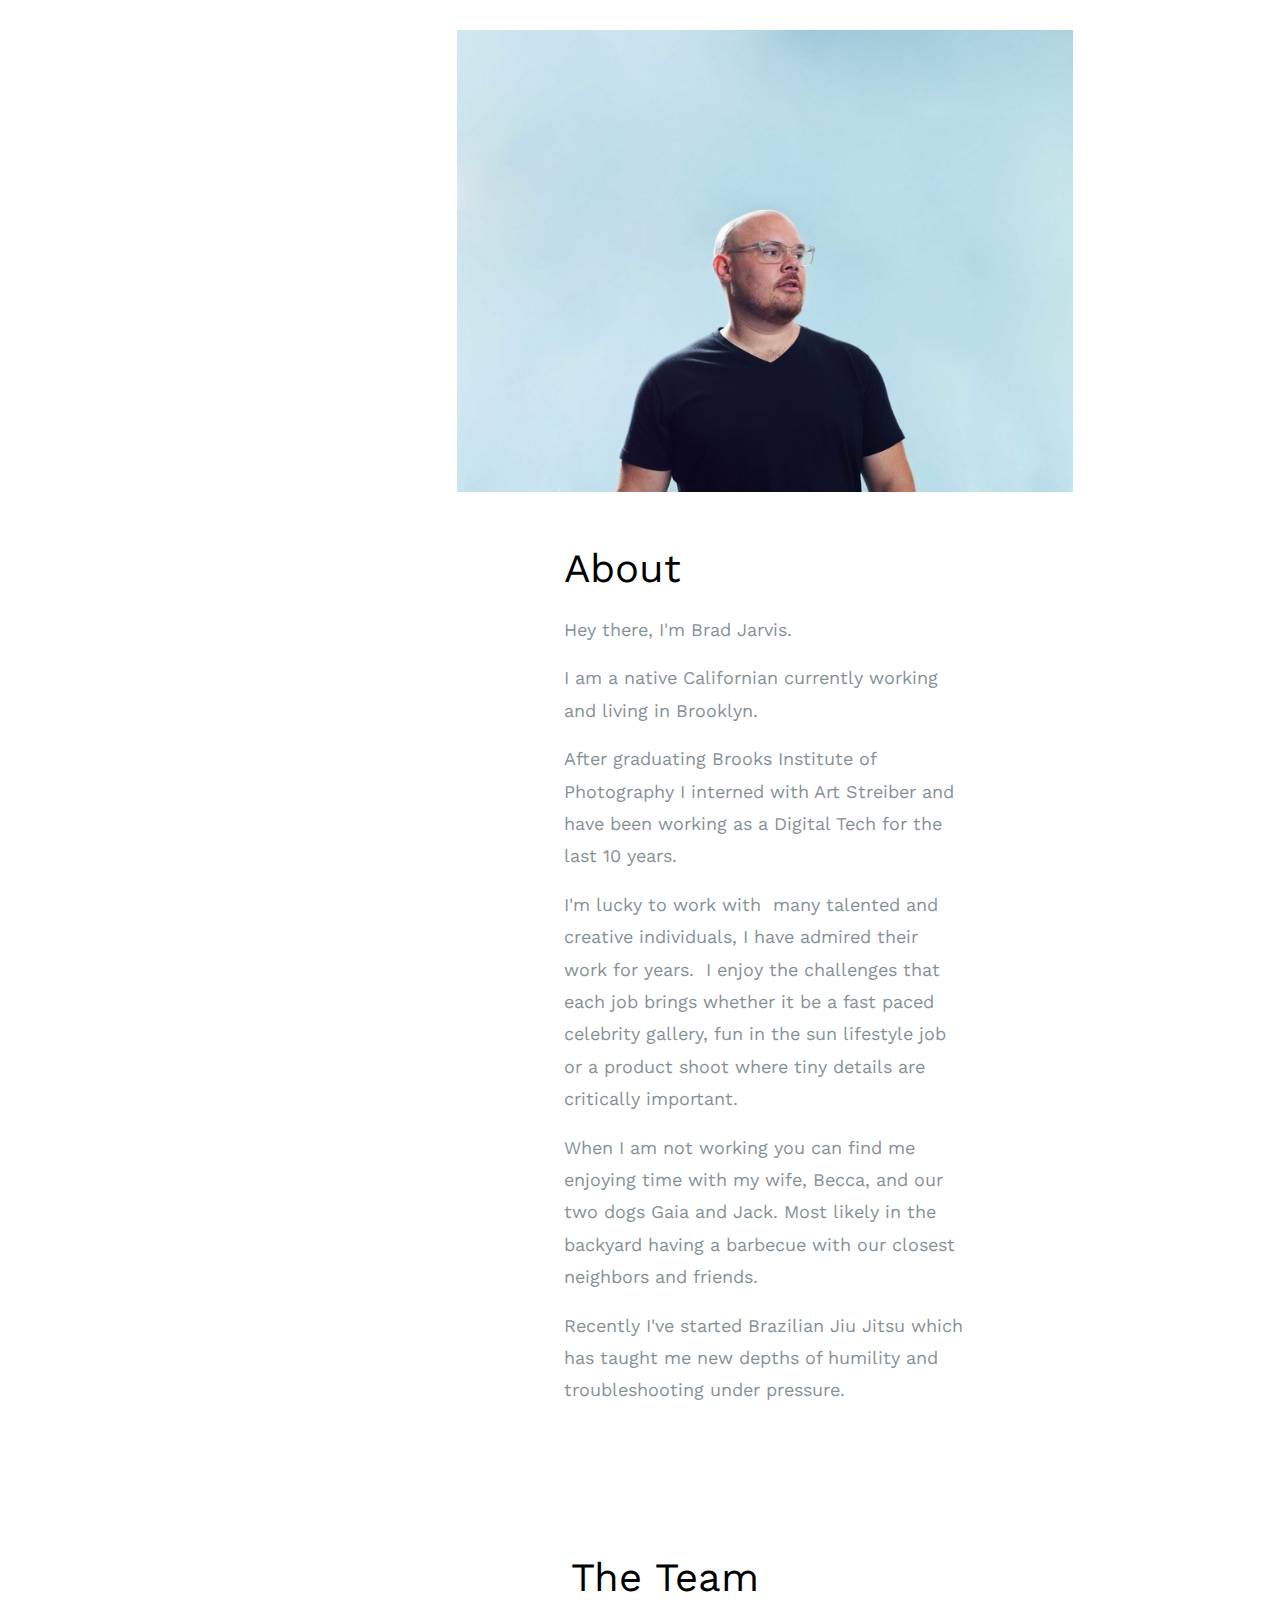
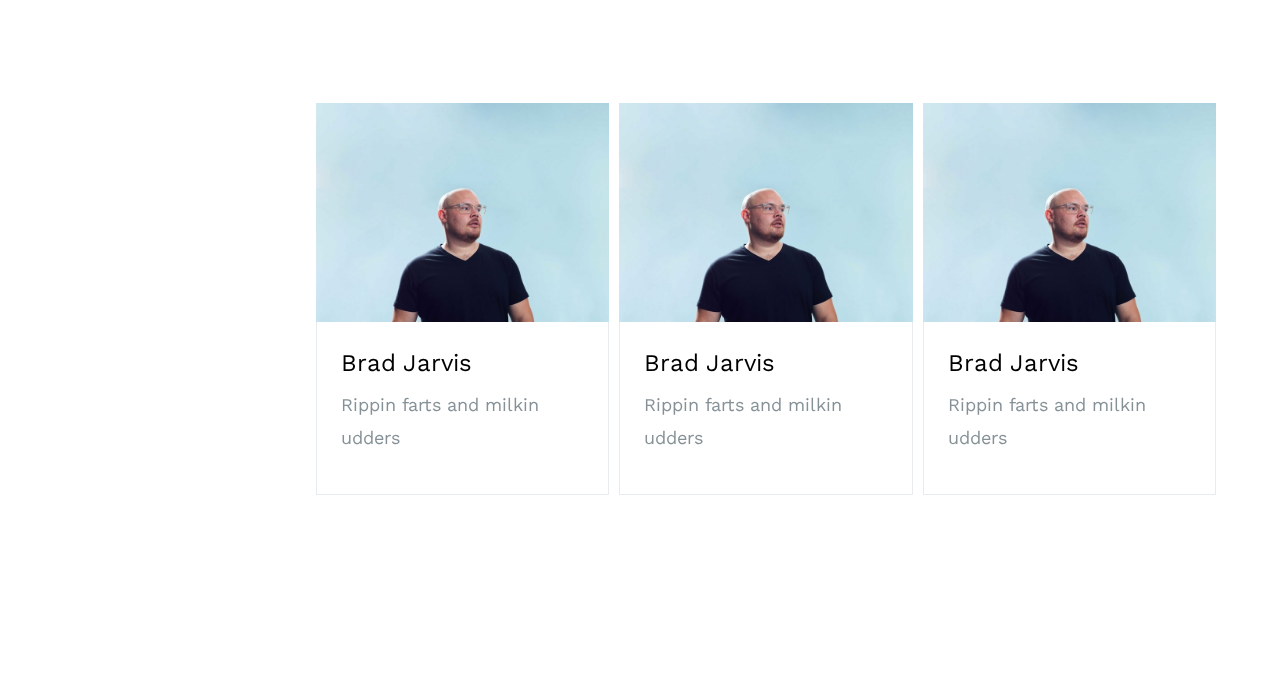
==== about.html @ 6ae030a3 "Add files via upload" ====
<!DOCTYPE html>
<html lang="en">
  <head>
    <title>jarvdigi</title>
	<link rel="shortcut icon" type="image/x-icon" href="/images/favicon.png"/>
    <meta charset="utf-8">
    <meta name="viewport" content="width=device-width, initial-scale=1, shrink-to-fit=no">
    <meta name="description" content="Free HTML5 Website Template by uicookies.com" />
    <meta name="keywords" content="free bootstrap 4, free bootstrap 4 template, free website templates, free html5, free template, free website template, html5, css3, mobile first, responsive" />
    <meta name="author" content="uicookies.com" />
    
    <link href="https://fonts.googleapis.com/css?family=Work+Sans" rel="stylesheet">

    <link rel="stylesheet" href="css/bootstrap.min.css">
    <link rel="stylesheet" href="css/open-iconic-bootstrap.min.css">
    
    <link rel="stylesheet" href="css/owl.carousel.min.css">
    <link rel="stylesheet" href="css/owl.theme.default.min.css">

    <link rel="stylesheet" href="css/icomoon.css">
    <link rel="stylesheet" href="css/animate.css">
    <link rel="stylesheet" href="css/style.css">

  </head>
  <body>
    
    <aside class="probootstrap-aside js-probootstrap-aside">
      <a href="#" class="probootstrap-close-menu js-probootstrap-close-menu d-md-none"><span class="oi oi-arrow-left"></span> Close</a>
      <div class="probootstrap-site-logo probootstrap-animate" data-animate-effect="fadeInLeft">
        
        <a href="index.html" class="mb-2 d-block probootstrap-logo">jarvdigi <sup><img src="images/cam.png" width="20" class="camera-icon"></sup></a>
        <p class="mb-0">jarvdigi photos</a></p>
      </div>
      <div class="probootstrap-overflow">
        <nav class="probootstrap-nav">
          <ul>
            <li class="probootstrap-animate" data-animate-effect="fadeInLeft"><a href="index.html">Home</a></li>
            <li class="probootstrap-animate active" data-animate-effect="fadeInLeft"><a href="about.html">About</a></li>
           
            
            <li class="probootstrap-animate" data-animate-effect="fadeInLeft"><a href="contact.html">Contact</a></li>
          </ul>
        </nav>
        <footer class="probootstrap-aside-footer probootstrap-animate" data-animate-effect="fadeInLeft">
          <ul class="list-unstyled d-flex probootstrap-aside-social">
            <li><a href="#" class="p-2"><span class="icon-twitter"></span></a></li>
            <li><a href="https://www.instagram.com/jarvisdigitalcapture/" class="p-2"><span class="icon-instagram"></span></a></li>
           
          </ul>
          
        </footer>
      </div>
    </aside>


    <main role="main" class="probootstrap-main js-probootstrap-main">
      <div class="probootstrap-bar">
        <a href="#" class="probootstrap-toggle js-probootstrap-toggle"><span class="oi oi-menu"></span></a>
        <div class="probootstrap-main-site-logo"><a href="index.html">jarvdigi <sup><img src="images/cam.png" width="20" class="camera-icon"></sup></a></a></div>
      </div>
      <div class="container-fluid">
        <div class="row justify-content-center">
          <div class="col-xl-8 col-lg-12">
            <p class="mb-5"><img src="images/img_bg_2.jpg" alt="Free Bootstrap 4 Template by uicookies.com" class="img-fluid"></p>

            <div class="row">
              <div class="col-xl-8 col-lg-12 mx-auto">
                <h1 class="mb-3">About</h1>
                <p>Hey there, I'm Brad Jarvis.&nbsp;</p><p>I am a native Californian currently working and living in Brooklyn.</p><p>After graduating Brooks Institute of Photography I interned with Art Streiber and have been working as a Digital Tech for the last 10 years.</p><p>I'm lucky to work with&nbsp; many talented and creative individuals,&nbsp;I have admired their work for years.&nbsp;&nbsp;I enjoy the challenges that each job brings whether it be a fast paced celebrity gallery, fun in the sun lifestyle job or a product shoot where tiny details are critically important.&nbsp;</p><p>When I am not working you can find me enjoying time with my wife, Becca, and our two dogs Gaia and Jack. Most likely in the backyard having a barbecue with our closest neighbors and friends.</p><p>Recently I've started Brazilian Jiu Jitsu which has taught me new depths of humility and troubleshooting under pressure.</p>  
              </div>
            </div>
            
          </div>
        </div>
        <!-- END row -->

        <section class="probootstrap-section">
          <div class="container-fluid">
            <div class="row mb-5 justify-content-center">
              <div class="col-md-8">
                <div class="row">
                  <div class="col-md-8 mx-auto">
                    <h2 class="h1 mb-5 mt-0">The Team</h2>    
                  </div>
                </div>
                
              </div>
            </div>
            <div class="row mb-5">
              <div class="col-md-12">
                <div class="owl-carousel probootstrap-owl">
                  <div class="item">
                    <img src="images/img_bg_2.jpg" class="img-fluid" alt="Brad Jarvis">
                    <div class="p-4 border border-top-0">
                      <h4>Brad Jarvis</h4>
                      <p>Rippin farts and milkin udders</p>
                    </div>
                  </div>
                  
                  </div>
                </div>
              </div>
            </div>
            

            
          </div>
        </section>
        <!-- END section -->

      </div>

      <div class="container-fluid d-md-none">
        <div class="row">
          <div class="col-md-12">
            <ul class="list-unstyled d-flex probootstrap-aside-social">
              <li><a href="#" class="p-2"><span class="icon-twitter"></span></a></li>
              <li><a href="https://www.instagram.com/jarvisdigitalcapture/" class="p-2"><span class="icon-instagram"></span></a></li>
              
            </ul>
            
          </div>
        </div>
      </div>

    </main>

    

    <script src="js/jquery-3.2.1.slim.min.js"></script>
    <script src="js/popper.min.js"></script>
    <script src="js/bootstrap.min.js"></script>
    <script src="js/owl.carousel.min.js"></script>
    <script src="js/jquery.waypoints.min.js"></script>
    <script src="js/imagesloaded.pkgd.min.js"></script>

    <script src="js/main.js"></script>
    
    
  </body>
</html>
---- css/icomoon.css ----
@font-face {
  font-family: 'icomoon';
  src:  url('../fonts/icomoon/icomoon.eot?lir4dr');
  src:  url('../fonts/icomoon/icomoon.eot?lir4dr#iefix') format('embedded-opentype'),
    url('../fonts/icomoon/icomoon.ttf?lir4dr') format('truetype'),
    url('../fonts/icomoon/icomoon.woff?lir4dr') format('woff'),
    url('../fonts/icomoon/icomoon.svg?lir4dr#icomoon') format('svg');
  font-weight: normal;
  font-style: normal;
}

[class^="icon-"], [class*=" icon-"] {
  /* use !important to prevent issues with browser extensions that change fonts */
  font-family: 'icomoon' !important;
  speak: none;
  font-style: normal;
  font-weight: normal;
  font-variant: normal;
  text-transform: none;
  line-height: 1;

  /* Better Font Rendering =========== */
  -webkit-font-smoothing: antialiased;
  -moz-osx-font-smoothing: grayscale;
}

.icon-add-to-list:before {
  content: "\e900";
}
.icon-arrow-bold-down:before {
  content: "\e901";
}
.icon-arrow-bold-left:before {
  content: "\e902";
}
.icon-arrow-bold-right:before {
  content: "\e903";
}
.icon-arrow-bold-up:before {
  content: "\e904";
}
.icon-arrow-down:before {
  content: "\e905";
}
.icon-arrow-left:before {
  content: "\e906";
}
.icon-arrow-long-down:before {
  content: "\e907";
}
.icon-arrow-long-left:before {
  content: "\e908";
}
.icon-arrow-long-right:before {
  content: "\e909";
}
.icon-arrow-long-up:before {
  content: "\e90a";
}
.icon-arrow-right:before {
  content: "\e90b";
}
.icon-arrow-up:before {
  content: "\e90c";
}
.icon-arrow-with-circle-down:before {
  content: "\e90d";
}
.icon-arrow-with-circle-left:before {
  content: "\e90e";
}
.icon-arrow-with-circle-right:before {
  content: "\e90f";
}
.icon-arrow-with-circle-up:before {
  content: "\e910";
}
.icon-bug:before {
  content: "\e911";
}
.icon-chevron-down:before {
  content: "\e912";
}
.icon-chevron-left:before {
  content: "\e913";
}
.icon-chevron-right:before {
  content: "\e914";
}
.icon-chevron-small-down:before {
  content: "\e915";
}
.icon-chevron-small-left:before {
  content: "\e916";
}
.icon-chevron-small-right:before {
  content: "\e917";
}
.icon-chevron-small-up:before {
  content: "\e918";
}
.icon-chevron-thin-down:before {
  content: "\e919";
}
.icon-chevron-thin-left:before {
  content: "\e91a";
}
.icon-chevron-thin-right:before {
  content: "\e91b";
}
.icon-chevron-thin-up:before {
  content: "\e91c";
}
.icon-chevron-up:before {
  content: "\e91d";
}
.icon-chevron-with-circle-down:before {
  content: "\e91e";
}
.icon-chevron-with-circle-left:before {
  content: "\e91f";
}
.icon-chevron-with-circle-right:before {
  content: "\e920";
}
.icon-chevron-with-circle-up:before {
  content: "\e921";
}
.icon-classic-computer:before {
  content: "\e922";
}
.icon-controller-fast-backward:before {
  content: "\e923";
}
.icon-creative-commons-attribution:before {
  content: "\e924";
}
.icon-creative-commons-noderivs:before {
  content: "\e925";
}
.icon-creative-commons-noncommercial-eu:before {
  content: "\e926";
}
.icon-creative-commons-noncommercial-us:before {
  content: "\e927";
}
.icon-creative-commons-public-domain:before {
  content: "\e928";
}
.icon-creative-commons-remix:before {
  content: "\e929";
}
.icon-creative-commons-share:before {
  content: "\e92a";
}
.icon-creative-commons-sharealike:before {
  content: "\e92b";
}
.icon-creative-commons:before {
  content: "\e92c";
}
.icon-crop:before {
  content: "\e92d";
}
.icon-document-landscape:before {
  content: "\e92e";
}
.icon-dot-single:before {
  content: "\e92f";
}
.icon-dots-three-horizontal:before {
  content: "\e930";
}
.icon-dots-three-vertical:before {
  content: "\e931";
}
.icon-dots-two-horizontal:before {
  content: "\e932";
}
.icon-dots-two-vertical:before {
  content: "\e933";
}
.icon-eye-with-line:before {
  content: "\e934";
}
.icon-fingerprint:before {
  content: "\e935";
}
.icon-flower:before {
  content: "\e936";
}
.icon-merge:before {
  content: "\e937";
}
.icon-mouse-pointer:before {
  content: "\e938";
}
.icon-newsletter:before {
  content: "\e939";
}
.icon-notifications-off:before {
  content: "\e93a";
}
.icon-remove-user:before {
  content: "\e93b";
}
.icon-select-arrows:before {
  content: "\e93c";
}
.icon-tablet-mobile-combo:before {
  content: "\e93d";
}
.icon-triangle-down:before {
  content: "\e93e";
}
.icon-triangle-left:before {
  content: "\e93f";
}
.icon-triangle-right:before {
  content: "\e940";
}
.icon-triangle-up:before {
  content: "\e941";
}
.icon-video-camera:before {
  content: "\e942";
}
.icon-warning:before {
  content: "\e943";
}
.icon-add-user:before {
  content: "\e944";
}
.icon-address:before {
  content: "\e945";
}
.icon-adjust:before {
  content: "\e946";
}
.icon-air:before {
  content: "\e947";
}
.icon-aircraft-landing:before {
  content: "\e948";
}
.icon-aircraft-take-off:before {
  content: "\e949";
}
.icon-aircraft:before {
  content: "\e94a";
}
.icon-align-bottom:before {
  content: "\e94b";
}
.icon-align-horizontal-middle:before {
  content: "\e94c";
}
.icon-align-left:before {
  content: "\e94d";
}
.icon-align-right:before {
  content: "\e94e";
}
.icon-align-top:before {
  content: "\e94f";
}
.icon-align-vertical-middle:before {
  content: "\e950";
}
.icon-archive:before {
  content: "\e951";
}
.icon-area-graph:before {
  content: "\e952";
}
.icon-attachment:before {
  content: "\e953";
}
.icon-awareness-ribbon:before {
  content: "\e954";
}
.icon-back-in-time:before {
  content: "\e955";
}
.icon-back:before {
  content: "\e956";
}
.icon-bar-graph:before {
  content: "\e957";
}
.icon-battery:before {
  content: "\e958";
}
.icon-beamed-note:before {
  content: "\e959";
}
.icon-bell:before {
  content: "\e95a";
}
.icon-blackboard:before {
  content: "\e95b";
}
.icon-block:before {
  content: "\e95c";
}
.icon-book:before {
  content: "\e95d";
}
.icon-bookmark:before {
  content: "\e95e";
}
.icon-bookmarks:before {
  content: "\e95f";
}
.icon-bowl:before {
  content: "\e960";
}
.icon-box:before {
  content: "\e961";
}
.icon-briefcase:before {
  content: "\e962";
}
.icon-browser:before {
  content: "\e963";
}
.icon-brush:before {
  content: "\e964";
}
.icon-bucket:before {
  content: "\e965";
}
.icon-cake:before {
  content: "\e966";
}
.icon-calculator:before {
  content: "\e967";
}
.icon-calendar:before {
  content: "\e968";
}
.icon-camera:before {
  content: "\e969";
}
.icon-ccw:before {
  content: "\e96a";
}
.icon-chat:before {
  content: "\e96b";
}
.icon-check:before {
  content: "\e96c";
}
.icon-circle-with-cross:before {
  content: "\e96d";
}
.icon-circle-with-minus:before {
  content: "\e96e";
}
.icon-circle-with-plus:before {
  content: "\e96f";
}
.icon-circle:before {
  content: "\e970";
}
.icon-circular-graph:before {
  content: "\e971";
}
.icon-clapperboard:before {
  content: "\e972";
}
.icon-clipboard:before {
  content: "\e973";
}
.icon-clock:before {
  content: "\e974";
}
.icon-cloud:before {
  content: "\e975";
}
.icon-code:before {
  content: "\e976";
}
.icon-cog:before {
  content: "\e977";
}
.icon-colours:before {
  content: "\e978";
}
.icon-compass:before {
  content: "\e979";
}
.icon-controller-fast-forward:before {
  content: "\e97a";
}
.icon-controller-jump-to-start:before {
  content: "\e97b";
}
.icon-controller-next:before {
  content: "\e97c";
}
.icon-controller-paus:before {
  content: "\e97d";
}
.icon-controller-play:before {
  content: "\e97e";
}
.icon-controller-record:before {
  content: "\e97f";
}
.icon-controller-stop:before {
  content: "\e980";
}
.icon-controller-volume:before {
  content: "\e981";
}
.icon-copy:before {
  content: "\e982";
}
.icon-credit-card:before {
  content: "\e983";
}
.icon-credit:before {
  content: "\e984";
}
.icon-cross:before {
  content: "\e985";
}
.icon-cup:before {
  content: "\e986";
}
.icon-cw:before {
  content: "\e987";
}
.icon-cycle:before {
  content: "\e988";
}
.icon-database:before {
  content: "\e989";
}
.icon-dial-pad:before {
  content: "\e98a";
}
.icon-direction:before {
  content: "\e98b";
}
.icon-document:before {
  content: "\e98c";
}
.icon-documents:before {
  content: "\e98d";
}
.icon-download:before {
  content: "\e98e";
}
.icon-drink:before {
  content: "\e98f";
}
.icon-drive:before {
  content: "\e990";
}
.icon-drop:before {
  content: "\e991";
}
.icon-edit:before {
  content: "\e992";
}
.icon-email:before {
  content: "\e993";
}
.icon-emoji-flirt:before {
  content: "\e994";
}
.icon-emoji-happy:before {
  content: "\e995";
}
.icon-emoji-neutral:before {
  content: "\e996";
}
.icon-emoji-sad:before {
  content: "\e997";
}
.icon-erase:before {
  content: "\e998";
}
.icon-eraser:before {
  content: "\e999";
}
.icon-export:before {
  content: "\e99a";
}
.icon-eye:before {
  content: "\e99b";
}
.icon-feather:before {
  content: "\e99c";
}
.icon-flag:before {
  content: "\e99d";
}
.icon-flash:before {
  content: "\e99e";
}
.icon-flashlight:before {
  content: "\e99f";
}
.icon-flat-brush:before {
  content: "\e9a0";
}
.icon-flow-branch:before {
  content: "\e9a1";
}
.icon-flow-cascade:before {
  content: "\e9a2";
}
.icon-flow-line:before {
  content: "\e9a3";
}
.icon-flow-parallel:before {
  content: "\e9a4";
}
.icon-flow-tree:before {
  content: "\e9a5";
}
.icon-folder-images:before {
  content: "\e9a6";
}
.icon-folder-music:before {
  content: "\e9a7";
}
.icon-folder-video:before {
  content: "\e9a8";
}
.icon-folder:before {
  content: "\e9a9";
}
.icon-forward:before {
  content: "\e9aa";
}
.icon-funnel:before {
  content: "\e9ab";
}
.icon-game-controller:before {
  content: "\e9ac";
}
.icon-gauge:before {
  content: "\e9ad";
}
.icon-globe:before {
  content: "\e9ae";
}
.icon-graduation-cap:before {
  content: "\e9af";
}
.icon-grid:before {
  content: "\e9b0";
}
.icon-hair-cross:before {
  content: "\e9b1";
}
.icon-hand:before {
  content: "\e9b2";
}
.icon-heart-outlined:before {
  content: "\e9b3";
}
.icon-heart:before {
  content: "\e9b4";
}
.icon-help-with-circle:before {
  content: "\e9b5";
}
.icon-help:before {
  content: "\e9b6";
}
.icon-home:before {
  content: "\e9b7";
}
.icon-hour-glass:before {
  content: "\e9b8";
}
.icon-image-inverted:before {
  content: "\e9b9";
}
.icon-image:before {
  content: "\e9ba";
}
.icon-images:before {
  content: "\e9bb";
}
.icon-inbox:before {
  content: "\e9bc";
}
.icon-infinity:before {
  content: "\e9bd";
}
.icon-info-with-circle:before {
  content: "\e9be";
}
.icon-info:before {
  content: "\e9bf";
}
.icon-install:before {
  content: "\e9c0";
}
.icon-key:before {
  content: "\e9c1";
}
.icon-keyboard:before {
  content: "\e9c2";
}
.icon-lab-flask:before {
  content: "\e9c3";
}
.icon-landline:before {
  content: "\e9c4";
}
.icon-language:before {
  content: "\e9c5";
}
.icon-laptop:before {
  content: "\e9c6";
}
.icon-layers:before {
  content: "\e9c7";
}
.icon-leaf:before {
  content: "\e9c8";
}
.icon-level-down:before {
  content: "\e9c9";
}
.icon-level-up:before {
  content: "\e9ca";
}
.icon-lifebuoy:before {
  content: "\e9cb";
}
.icon-light-bulb:before {
  content: "\e9cc";
}
.icon-light-down:before {
  content: "\e9cd";
}
.icon-light-up:before {
  content: "\e9ce";
}
.icon-line-graph:before {
  content: "\e9cf";
}
.icon-link:before {
  content: "\e9d0";
}
.icon-list:before {
  content: "\e9d1";
}
.icon-location-pin:before {
  content: "\e9d2";
}
.icon-location:before {
  content: "\e9d3";
}
.icon-lock-open:before {
  content: "\e9d4";
}
.icon-lock:before {
  content: "\e9d5";
}
.icon-log-out:before {
  content: "\e9d6";
}
.icon-login:before {
  content: "\e9d7";
}
.icon-loop:before {
  content: "\e9d8";
}
.icon-magnet:before {
  content: "\e9d9";
}
.icon-magnifying-glass:before {
  content: "\e9da";
}
.icon-mail:before {
  content: "\e9db";
}
.icon-man:before {
  content: "\e9dc";
}
.icon-map:before {
  content: "\e9dd";
}
.icon-mask:before {
  content: "\e9de";
}
.icon-medal:before {
  content: "\e9df";
}
.icon-megaphone:before {
  content: "\e9e0";
}
.icon-menu:before {
  content: "\e9e1";
}
.icon-message:before {
  content: "\e9e2";
}
.icon-mic:before {
  content: "\e9e3";
}
.icon-minus:before {
  content: "\e9e4";
}
.icon-mobile:before {
  content: "\e9e5";
}
.icon-modern-mic:before {
  content: "\e9e6";
}
.icon-moon:before {
  content: "\e9e7";
}
.icon-mouse:before {
  content: "\e9e8";
}
.icon-music:before {
  content: "\e9e9";
}
.icon-network:before {
  content: "\e9ea";
}
.icon-new-message:before {
  content: "\e9eb";
}
.icon-new:before {
  content: "\e9ec";
}
.icon-news:before {
  content: "\e9ed";
}
.icon-note:before {
  content: "\e9ee";
}
.icon-notification:before {
  content: "\e9ef";
}
.icon-old-mobile:before {
  content: "\e9f0";
}
.icon-old-phone:before {
  content: "\e9f1";
}
.icon-open-book:before {
  content: "\e9f2";
}
.icon-palette:before {
  content: "\e9f3";
}
.icon-paper-plane:before {
  content: "\e9f4";
}
.icon-pencil:before {
  content: "\e9f5";
}
.icon-phone:before {
  content: "\e9f6";
}
.icon-pie-chart:before {
  content: "\e9f7";
}
.icon-pin:before {
  content: "\e9f8";
}
.icon-plus:before {
  content: "\e9f9";
}
.icon-popup:before {
  content: "\e9fa";
}
.icon-power-plug:before {
  content: "\e9fb";
}
.icon-price-ribbon:before {
  content: "\e9fc";
}
.icon-price-tag:before {
  content: "\e9fd";
}
.icon-print:before {
  content: "\e9fe";
}
.icon-progress-empty:before {
  content: "\e9ff";
}
.icon-progress-full:before {
  content: "\ea00";
}
.icon-progress-one:before {
  content: "\ea01";
}
.icon-progress-two:before {
  content: "\ea02";
}
.icon-publish:before {
  content: "\ea03";
}
.icon-quote:before {
  content: "\ea04";
}
.icon-radio:before {
  content: "\ea05";
}
.icon-reply-all:before {
  content: "\ea06";
}
.icon-reply:before {
  content: "\ea07";
}
.icon-resize-100%:before {
  content: "\ea08";
}
.icon-resize-full-screen:before {
  content: "\ea09";
}
.icon-retweet:before {
  content: "\ea0a";
}
.icon-rocket:before {
  content: "\ea0b";
}
.icon-round-brush:before {
  content: "\ea0c";
}
.icon-rss:before {
  content: "\ea0d";
}
.icon-ruler:before {
  content: "\ea0e";
}
.icon-save:before {
  content: "\ea0f";
}
.icon-scissors:before {
  content: "\ea10";
}
.icon-share-alternative:before {
  content: "\ea11";
}
.icon-share:before {
  content: "\ea12";
}
.icon-shareable:before {
  content: "\ea13";
}
.icon-shield:before {
  content: "\ea14";
}
.icon-shop:before {
  content: "\ea15";
}
.icon-shopping-bag:before {
  content: "\ea16";
}
.icon-shopping-basket:before {
  content: "\ea17";
}
.icon-shopping-cart:before {
  content: "\ea18";
}
.icon-shuffle:before {
  content: "\ea19";
}
.icon-signal:before {
  content: "\ea1a";
}
.icon-sound-mix:before {
  content: "\ea1b";
}
.icon-sound-mute:before {
  content: "\ea1c";
}
.icon-sound:before {
  content: "\ea1d";
}
.icon-sports-club:before {
  content: "\ea1e";
}
.icon-spreadsheet:before {
  content: "\ea1f";
}
.icon-squared-cross:before {
  content: "\ea20";
}
.icon-squared-minus:before {
  content: "\ea21";
}
.icon-squared-plus:before {
  content: "\ea22";
}
.icon-star-outlined:before {
  content: "\ea23";
}
.icon-star:before {
  content: "\ea24";
}
.icon-stopwatch:before {
  content: "\ea25";
}
.icon-suitcase:before {
  content: "\ea26";
}
.icon-swap:before {
  content: "\ea27";
}
.icon-sweden:before {
  content: "\ea28";
}
.icon-switch:before {
  content: "\ea29";
}
.icon-tablet:before {
  content: "\ea2a";
}
.icon-tag:before {
  content: "\ea2b";
}
.icon-text-document-inverted:before {
  content: "\ea2c";
}
.icon-text-document:before {
  content: "\ea2d";
}
.icon-text:before {
  content: "\ea2e";
}
.icon-thermometer:before {
  content: "\ea2f";
}
.icon-thumbs-down:before {
  content: "\ea30";
}
.icon-thumbs-up:before {
  content: "\ea31";
}
.icon-thunder-cloud:before {
  content: "\ea32";
}
.icon-ticket:before {
  content: "\ea33";
}
.icon-time-slot:before {
  content: "\ea34";
}
.icon-tools:before {
  content: "\ea35";
}
.icon-traffic-cone:before {
  content: "\ea36";
}
.icon-trash:before {
  content: "\ea37";
}
.icon-tree:before {
  content: "\ea38";
}
.icon-trophy:before {
  content: "\ea39";
}
.icon-tv:before {
  content: "\ea3a";
}
.icon-typing:before {
  content: "\ea3b";
}
.icon-uninstall:before {
  content: "\ea3c";
}
.icon-unread:before {
  content: "\ea3d";
}
.icon-untag:before {
  content: "\ea3e";
}
.icon-upload-to-cloud:before {
  content: "\ea3f";
}
.icon-upload:before {
  content: "\ea40";
}
.icon-user:before {
  content: "\ea41";
}
.icon-users:before {
  content: "\ea42";
}
.icon-v-card:before {
  content: "\ea43";
}
.icon-video:before {
  content: "\ea44";
}
.icon-vinyl:before {
  content: "\ea45";
}
.icon-voicemail:before {
  content: "\ea46";
}
.icon-wallet:before {
  content: "\ea47";
}
.icon-water:before {
  content: "\ea48";
}
.icon-instagram-with-circle:before {
  content: "\ea49";
}
.icon-instagram:before {
  content: "\ea4a";
}
.icon-px-with-circle:before {
  content: "\ea4b";
}
.icon-px:before {
  content: "\ea4c";
}
.icon-app-store:before {
  content: "\ea4d";
}
.icon-baidu:before {
  content: "\ea4e";
}
.icon-basecamp:before {
  content: "\ea4f";
}
.icon-behance:before {
  content: "\ea50";
}
.icon-creative-cloud:before {
  content: "\ea51";
}
.icon-dribbble-with-circle:before {
  content: "\ea52";
}
.icon-dribbble:before {
  content: "\ea53";
}
.icon-dropbox:before {
  content: "\ea54";
}
.icon-evernote:before {
  content: "\ea55";
}
.icon-facebook-with-circle:before {
  content: "\ea56";
}
.icon-facebook:before {
  content: "\ea57";
}
.icon-flattr:before {
  content: "\ea58";
}
.icon-flickr-with-circle:before {
  content: "\ea59";
}
.icon-flickr:before {
  content: "\ea5a";
}
.icon-foursquare:before {
  content: "\ea5b";
}
.icon-github-with-circle:before {
  content: "\ea5c";
}
.icon-github:before {
  content: "\ea5d";
}
.icon-google-drive:before {
  content: "\ea5e";
}
.icon-google-hangouts:before {
  content: "\ea5f";
}
.icon-google-play:before {
  content: "\ea60";
}
.icon-google+-with-circle:before {
  content: "\ea61";
}
.icon-google+:before {
  content: "\ea62";
}
.icon-grooveshark:before {
  content: "\ea63";
}
.icon-houzz:before {
  content: "\ea64";
}
.icon-icloud:before {
  content: "\ea65";
}
.icon-lastfm-with-circle:before {
  content: "\ea66";
}
.icon-lastfm:before {
  content: "\ea67";
}
.icon-linkedin-with-circle:before {
  content: "\ea68";
}
.icon-linkedin:before {
  content: "\ea69";
}
.icon-mail-with-circle:before {
  content: "\ea6a";
}
.icon-medium-with-circle:before {
  content: "\ea6b";
}
.icon-medium:before {
  content: "\ea6c";
}
.icon-mixi:before {
  content: "\ea6d";
}
.icon-onedrive:before {
  content: "\ea6e";
}
.icon-paypal:before {
  content: "\ea6f";
}
.icon-picasa:before {
  content: "\ea70";
}
.icon-pinterest-with-circle:before {
  content: "\ea71";
}
.icon-pinterest:before {
  content: "\ea72";
}
.icon-qq-with-circle:before {
  content: "\ea73";
}
.icon-qq:before {
  content: "\ea74";
}
.icon-raft-with-circle:before {
  content: "\ea75";
}
.icon-raft:before {
  content: "\ea76";
}
.icon-rainbow:before {
  content: "\ea77";
}
.icon-rdio-with-circle:before {
  content: "\ea78";
}
.icon-rdio:before {
  content: "\ea79";
}
.icon-renren:before {
  content: "\ea7a";
}
.icon-scribd:before {
  content: "\ea7b";
}
.icon-sina-weibo:before {
  content: "\ea7c";
}
.icon-skype-with-circle:before {
  content: "\ea7d";
}
.icon-skype:before {
  content: "\ea7e";
}
.icon-slideshare:before {
  content: "\ea7f";
}
.icon-smashing:before {
  content: "\ea80";
}
.icon-soundcloud:before {
  content: "\ea81";
}
.icon-spotify-with-circle:before {
  content: "\ea82";
}
.icon-spotify:before {
  content: "\ea83";
}
.icon-stumbleupon-with-circle:before {
  content: "\ea84";
}
.icon-stumbleupon:before {
  content: "\ea85";
}
.icon-swarm:before {
  content: "\ea86";
}
.icon-tripadvisor:before {
  content: "\ea87";
}
.icon-tumblr-with-circle:before {
  content: "\ea88";
}
.icon-tumblr:before {
  content: "\ea89";
}
.icon-twitter-with-circle:before {
  content: "\ea8a";
}
.icon-twitter:before {
  content: "\ea8b";
}
.icon-vimeo-with-circle:before {
  content: "\ea8c";
}
.icon-vimeo:before {
  content: "\ea8d";
}
.icon-vine-with-circle:before {
  content: "\ea8e";
}
.icon-vine:before {
  content: "\ea8f";
}
.icon-vk-alternitive:before {
  content: "\ea90";
}
.icon-vk-with-circle:before {
  content: "\ea91";
}
.icon-vk:before {
  content: "\ea92";
}
.icon-windows-store:before {
  content: "\ea93";
}
.icon-xing-with-circle:before {
  content: "\ea94";
}
.icon-xing:before {
  content: "\ea95";
}
.icon-yelp:before {
  content: "\ea96";
}
.icon-youko-with-circle:before {
  content: "\ea97";
}
.icon-youko:before {
  content: "\ea98";
}
.icon-youtube-with-circle:before {
  content: "\ea99";
}
.icon-youtube:before {
  content: "\ea9a";
}
---- css/style.css ----
html {
  overflow-x: hidden; }

body {
  font-family: "Work Sans", sans-serif;
  line-height: 1.8;
  font-size: 18px;
  background: #fff;
  color: #859196; }

a {
  -webkit-transition: .3s all ease;
  -o-transition: .3s all ease;
  transition: .3s all ease;
  color: #1FAD9F; }
  a:hover {
    text-decoration: none;
    color: #1FAD9F; }

h1, h2, h3, h4, h5,
.h1, .h2, .h3, .h4, .h5 {
  line-height: 1.45;
  font-weight: normal;
  color: #000; }

.text-primary {
  color: #1FAD9F !important; }

.camera-icon {
  position: absolute;
  top: 6px;
  right: -25px;
}

.probootstrap-aside {
  height: 100vh;
  width: 250px;
  position: fixed;
  top: 0;
  float: left;
  min-height: 500px;
  overflow-y: scroll;
  -webkit-transition: .3s all ease;
  -o-transition: .3s all ease;
  transition: .3s all ease;
  background: #fff;
  z-index: 10;
  font-size: 16px;
  line-height: 1.5; }
  @media screen and (max-width: 768px) {
    .probootstrap-aside {
      -webkit-transform: translateX(-250px);
      -ms-transform: translateX(-250px);
      transform: translateX(-250px);
      padding-top: 40px; } }
  .probootstrap-aside.active {
    -webkit-transform: translateX(0px);
    -ms-transform: translateX(0px);
    transform: translateX(0px); }
  .probootstrap-aside .probootstrap-close-menu {
    position: absolute;
    right: 15px;
    color: #000;
    font-size: 14px;
    top: 20px;
    z-index: 20;
    text-transform: uppercase; }
    .probootstrap-aside .probootstrap-close-menu span {
      position: relative;
      font-size: 16px;
      top: 2px; }
  .probootstrap-aside .probootstrap-site-logo {
    padding: 30px 30px 30px 30px;
    position: relative; }
    .probootstrap-aside .probootstrap-site-logo .probootstrap-logo {
      font-size: 20px;
      text-decoration: none;
      color: #000;
      color: #1FAD9F;
      text-transform: uppercase;
      letter-spacing: .05em; }
  .probootstrap-aside .probootstrap-nav {
    padding-left: 30px; }
    .probootstrap-aside .probootstrap-nav ul {
      padding: 0;
      margin: 0; }
      .probootstrap-aside .probootstrap-nav ul li {
        padding: 0;
        margin: 0 0 10px 0;
        display: block;
        list-style: none;
        float: left;
        width: 100%; }
        .probootstrap-aside .probootstrap-nav ul li a {
          color: #000;
          padding: 3px 0;
          display: block;
          float: left;
          position: relative; }
          .probootstrap-aside .probootstrap-nav ul li a:after {
            content: "";
            position: absolute;
            bottom: 0;
            width: 0;
            left: 0;
            height: 2px;
            background: #1FAD9F;
            -webkit-transition: .3s width ease-out;
            -o-transition: .3s width ease-out;
            transition: .3s width ease-out; }
          .probootstrap-aside .probootstrap-nav ul li a:hover:after {
            width: 30px; }
        .probootstrap-aside .probootstrap-nav ul li.active a:after {
          width: 100%; }
  .probootstrap-aside .probootstrap-overflow {
    height: 500px; }
  .probootstrap-aside .probootstrap-aside-footer {
    font-size: 14px;
    padding-left: 30px;
    position: absolute;
    bottom: 20px; }

.probootstrap-aside-social li {
  display: inline-block; }

.probootstrap-aside-social a {
  display: inline-block;
  color: #666666;
  font-size: 20px; }
  .probootstrap-aside-social a:hover {
    color: #1FAD9F; }

.probootstrap-main {
  width: calc(100% - 250px);
  float: right;
  padding: 30px;
  position: relative; }
  .probootstrap-main:before {
    background: rgba(0, 0, 0, 0.5);
    content: '';
    position: absolute;
    top: 0;
    left: 0;
    right: 0;
    bottom: 0;
    z-index: 6;
    visibility: hidden;
    opacity: 0;
    -webkit-transition: .6s all ease;
    -o-transition: .6s all ease;
    transition: .6s all ease; }
  .probootstrap-main.mobile-open:before {
    visibility: visible;
    opacity: 1; }
  .probootstrap-main .probootstrap-bar {
    position: fixed;
    top: 0;
    padding: 20px 0;
    z-index: 5;
    background: #fff;
    width: calc(100% - 250px);
    -webkit-transform: translateY(-100%);
    -ms-transform: translateY(-100%);
    transform: translateY(-100%); }
    @media screen and (max-width: 768px) {
      .probootstrap-main .probootstrap-bar {
        width: 100%;
        left: 0;
        right: 0;
        -webkit-transform: translateY(0%);
        -ms-transform: translateY(0%);
        transform: translateY(0%); } }
    .probootstrap-main .probootstrap-bar .probootstrap-toggle {
      position: absolute;
      left: 15px;
      font-size: 20px;
      color: #000;
      z-index: 2;
      top: 50%;
      -webkit-transform: translateY(-50%);
      -ms-transform: translateY(-50%);
      transform: translateY(-50%); }
    .probootstrap-main .probootstrap-bar .probootstrap-main-site-logo {
      margin: 0 auto;
      width: 100px;
      text-align: center;
      position: relative; }
      .probootstrap-main .probootstrap-bar .probootstrap-main-site-logo a {
        font-size: 20px;
        text-decoration: none;
        color: #000;
        text-transform: uppercase;
        letter-spacing: .05em; }
  @media screen and (max-width: 768px) {
    .probootstrap-main {
      width: 100%;
      padding: 30px 15px; } }
  @media screen and (max-width: 1140px) {
    .probootstrap-main .card-columns {
      -webkit-columns: 3;
      -moz-columns: 3;
      columns: 3; } }
  @media screen and (max-width: 960px) {
    .probootstrap-main .card-columns {
      -webkit-columns: 2;
      -moz-columns: 2;
      columns: 2; } }
  @media screen and (max-width: 768px) {
    .probootstrap-main .card-columns {
      -webkit-columns: 2;
      -moz-columns: 2;
      columns: 2; } }
  @media screen and (max-width: 576px) {
    .probootstrap-main .card-columns {
      -webkit-columns: 1;
      -moz-columns: 1;
      columns: 1; } }
  .probootstrap-main .card-columns .card {
    background: #e6e6e6;
    border: none;
    border-radius: 0px !important;
    margin-bottom: 20px;
    -webkit-transform: scale(1);
    -ms-transform: scale(1);
    transform: scale(1);
    -webkit-transition: .2s all ease;
    -o-transition: .2s all ease;
    transition: .2s all ease;
    position: relative;
    opacity: 0;
    visibility: hidden; }
    .probootstrap-main .card-columns .card.img-loaded {
      opacity: 1;
      visibility: visible; }
    .probootstrap-main .card-columns .card a {
      position: relative;
      display: block; }
      .probootstrap-main .card-columns .card a:before {
        z-index: 1;
        content: "";
        background: rgba(255, 255, 255, 0.7);
        position: absolute;
        top: 0px;
        left: 0px;
        right: 0px;
        bottom: 0px;
        visibility: hidden;
        opacity: 0;
        -webkit-transition: .3s all ease;
        -o-transition: .3s all ease;
        transition: .3s all ease; }
      .probootstrap-main .card-columns .card a .card-img-top {
        border-top-left-radius: 0px !important;
        border-top-right-radius: 0px !important; }
    .probootstrap-main .card-columns .card:hover, .probootstrap-main .card-columns .card:focus {
      -webkit-transform: scale(0.96);
      -ms-transform: scale(0.96);
      transform: scale(0.96); }
      .probootstrap-main .card-columns .card:hover a:before, .probootstrap-main .card-columns .card:focus a:before {
        top: 10px;
        left: 10px;
        right: 10px;
        bottom: 10px;
        visibility: visible;
        opacity: 1; }

.bg-image, .probootstrap-cover {
  background-size: cover;
  background-repeat: no-repeat; }

.probootstrap-cover {
  background-position: center center; }
  .probootstrap-cover .probootstrap-heading {
    font-size: 45px;
    line-height: 1.34;
    color: #fff; }
    @media screen and (max-width: 768px) {
      .probootstrap-cover .probootstrap-heading {
        font-size: 37px;
        line-height: 1.3; } }
  .probootstrap-cover .probootstrap-subheading, .probootstrap-cover p {
    color: rgba(255, 255, 255, 0.5); }
  @media screen and (max-width: 768px) {
    .probootstrap-cover .btn {
      width: 100% !important;
      border: 1px solid red; } }
  .probootstrap-cover a {
    position: relative;
    color: #fff; }
    .probootstrap-cover a:before {
      position: absolute;
      bottom: 0;
      left: 0;
      right: 0;
      background: #1FAD9F;
      height: 2px;
      content: " "; }
  .probootstrap-cover.overlay {
    position: relative; }
    .probootstrap-cover.overlay:before {
      content: "";
      background: rgba(0, 0, 0, 0.6);
      position: absolute;
      top: 0;
      left: 0;
      bottom: 0;
      right: 0; }

.btn {
  border-radius: 4px;
  padding: 20px 30px;
  font-size: 14px;
  letter-spacing: .1em;
  text-transform: uppercase;
  font-weight: bold;
  cursor: pointer; }
  .btn:before {
    display: none; }
  .btn:hover, .btn:active, .btn:focus {
    outline: none;
    -webkit-box-shadow: none;
    box-shadow: none; }
  .btn.btn-primary {
    background: #1FAD9F;
    border-color: #1FAD9F;
    color: #fff; }
    .btn.btn-primary:hover, .btn.btn-primary:focus, .btn.btn-primary:active {
      border-color: #178277;
      background: #178277; }
  .btn.btn-outline-white {
    border-color: rgba(255, 255, 255, 0.2);
    background: none; }
    .btn.btn-outline-white:hover, .btn.btn-outline-white:focus, .btn.btn-outline-white:active {
      background: #fff;
      border-color: #fff;
      color: #000; }

.form-control {
  border: 2px solid rgba(0, 0, 0, 0.2);
  height: 55px;
  background: none !important;
  color: #000 !important;
  font-size: 18px; }
  .form-control:focus, .form-control:active {
    border: 2px solid #000; }

textarea {
  height: inherit !important; }

.probootstrap-vh-100 {
  height: 100vh; }
  @media screen and (max-width: 960px) {
    .probootstrap-vh-100 {
      height: inherit;
      padding-top: 5em;
      padding-bottom: 5em; } }

.probootstrap-vh-75 {
  height: 75vh; }
  @media screen and (max-width: 960px) {
    .probootstrap-vh-75 {
      height: inherit;
      padding-top: 5em;
      padding-bottom: 5em; } }

.bg-primary {
  background: #1FAD9F !important; }

.probootstrap-section,
.probootstrap-footer {
  padding: 7em 0; }
  .probootstrap-section .probootstrap-heading,
  .probootstrap-footer .probootstrap-heading {
    font-size: 40px;
    line-height: 1.5; }
    @media screen and (max-width: 768px) {
      .probootstrap-section .probootstrap-heading,
      .probootstrap-footer .probootstrap-heading {
        font-size: 30px; } }

.probootstrap-bg-dark {
  background: #263135; }

.probootstrap-footer {
  font-size: 16px; }
  .probootstrap-footer .probootstrap-footer-logo {
    text-transform: uppercase;
    letter-spacing: .1em; }
  .probootstrap-footer .probootstrap-footer-widget h2 {
    font-weight: normal; }
  .probootstrap-footer p {
    color: rgba(255, 255, 255, 0.3); }
  .probootstrap-footer.probootstrap-bg-dark {
    background: #222b2f; }
  .probootstrap-footer a {
    color: rgba(255, 255, 255, 0.3); }
    .probootstrap-footer a:hover {
      color: #1FAD9F; }
  .probootstrap-footer .probootstrap-heading {
    font-size: 24px; }
  .probootstrap-footer .probootstrap-heading-2 {
    font-size: 14px;
    font-weight: bold;
    letter-spacing: .05em;
    text-transform: uppercase;
    color: rgba(255, 255, 255, 0.6); }

.probootstrap-footer-social li {
  list-style: none;
  margin: 0 10px 10px 0;
  display: inline-block; }
  .probootstrap-footer-social li a {
    height: 60px;
    width: 60px;
    display: block;
    float: left;
    background: rgba(255, 255, 255, 0.05);
    border-radius: 50%;
    position: relative; }
    .probootstrap-footer-social li a span {
      position: absolute;
      font-size: 26px;
      top: 50%;
      left: 50%;
      -webkit-transform: translate(-50%, -50%);
      -ms-transform: translate(-50%, -50%);
      transform: translate(-50%, -50%); }

.footer-small-nav > li {
  display: inline-block; }
  .footer-small-nav > li a {
    margin: 0 10px 10px 0; }
    .footer-small-nav > li a:hover, .footer-small-nav > li a:focus {
      color: #1FAD9F; }

.media .probootstrap-icon {
  width: 100px; }
  .media .probootstrap-icon span {
    color: #1FAD9F; }

.probootstrap-media {
  border: 1px solid #e6e6e6; }
  .probootstrap-media.text-center .probootstrap-icon {
    margin: 0 auto; }

.probootstrap-overflow-hidden {
  overflow: hidden; }

.padding-top-bottom {
  padding-top: 120px;
  padding-bottom: 120px; }

.probootstrap-owl {
  position: relative;
  z-index: 1; }
  .probootstrap-owl .owl-nav {
    position: absolute;
    top: 50%;
    margin-top: -50px;
    z-index: 10;
    left: 0;
    right: 0;
    opacity: 0;
    visibility: hidden;
    -webkit-transition: .3s all ease;
    -o-transition: .3s all ease;
    transition: .3s all ease; }
    .probootstrap-owl .owl-nav .owl-prev,
    .probootstrap-owl .owl-nav .owl-next {
      position: absolute;
      font-size: 30px;
      background: #1FAD9F;
      color: #fff;
      padding: 10px;
      line-height: 0; }
    .probootstrap-owl .owl-nav .owl-prev {
      left: 0; }
    .probootstrap-owl .owl-nav .owl-next {
      right: 0; }
  .probootstrap-owl .owl-dots {
    position: relative;
    text-align: center;
    margin-top: 30px; }
    .probootstrap-owl .owl-dots .owl-dot {
      display: inline-block;
      zoom: 1; }
      .probootstrap-owl .owl-dots .owl-dot span {
        width: 10px;
        height: 10px;
        background: #ccc;
        border-radius: 50%;
        display: inline-block;
        margin: 5px 7px; }
      .probootstrap-owl .owl-dots .owl-dot.active span {
        background: #1FAD9F; }
  .probootstrap-owl:hover .owl-nav {
    visibility: visible;
    opacity: 1; }

.probootstrap-animate {
  opacity: 0;
  visibility: hidden; }

#probootstrap-loader {
  position: fixed;
  width: 96px;
  height: 96px;
  left: 50%;
  top: 50%;
  -webkit-transform: translate(-50%, -50%);
  -ms-transform: translate(-50%, -50%);
  transform: translate(-50%, -50%);
  background-color: rgba(255, 255, 255, 0.9);
  -webkit-box-shadow: 0px 24px 64px rgba(0, 0, 0, 0.24);
  box-shadow: 0px 24px 64px rgba(0, 0, 0, 0.24);
  border-radius: 16px;
  opacity: 0;
  visibility: hidden;
  -webkit-transition: opacity .2s ease-out, visibility 0s linear .2s;
  -o-transition: opacity .2s ease-out, visibility 0s linear .2s;
  transition: opacity .2s ease-out, visibility 0s linear .2s;
  z-index: 1000; }

#probootstrap-loader.fullscreen {
  padding: 0;
  left: 0;
  top: 0;
  width: 100%;
  height: 100%;
  -webkit-transform: none;
  -ms-transform: none;
  transform: none;
  background-color: #fff;
  border-radius: 0;
  -webkit-box-shadow: none;
  box-shadow: none; }

#probootstrap-loader.show {
  -webkit-transition: opacity .4s ease-out, visibility 0s linear 0s;
  -o-transition: opacity .4s ease-out, visibility 0s linear 0s;
  transition: opacity .4s ease-out, visibility 0s linear 0s;
  visibility: visible;
  opacity: 1; }

#probootstrap-loader .circular {
  -webkit-animation: loader-rotate 2s linear infinite;
  animation: loader-rotate 2s linear infinite;
  position: absolute;
  left: calc(50% - 24px);
  top: calc(50% - 24px);
  display: block;
  -webkit-transform: rotate(0deg);
  -ms-transform: rotate(0deg);
  transform: rotate(0deg); }

#probootstrap-loader .path {
  stroke-dasharray: 1, 200;
  stroke-dashoffset: 0;
  -webkit-animation: loader-dash 1.5s ease-in-out infinite;
  animation: loader-dash 1.5s ease-in-out infinite;
  stroke-linecap: round; }

@-webkit-keyframes loader-rotate {
  100% {
    -webkit-transform: rotate(360deg);
    transform: rotate(360deg); } }

@keyframes loader-rotate {
  100% {
    -webkit-transform: rotate(360deg);
    transform: rotate(360deg); } }

@-webkit-keyframes loader-dash {
  0% {
    stroke-dasharray: 1, 200;
    stroke-dashoffset: 0; }
  50% {
    stroke-dasharray: 89, 200;
    stroke-dashoffset: -35px; }
  100% {
    stroke-dasharray: 89, 200;
    stroke-dashoffset: -136px; } }

@keyframes loader-dash {
  0% {
    stroke-dasharray: 1, 200;
    stroke-dashoffset: 0; }
  50% {
    stroke-dasharray: 89, 200;
    stroke-dashoffset: -35px; }
  100% {
    stroke-dasharray: 89, 200;
    stroke-dashoffset: -136px; } }
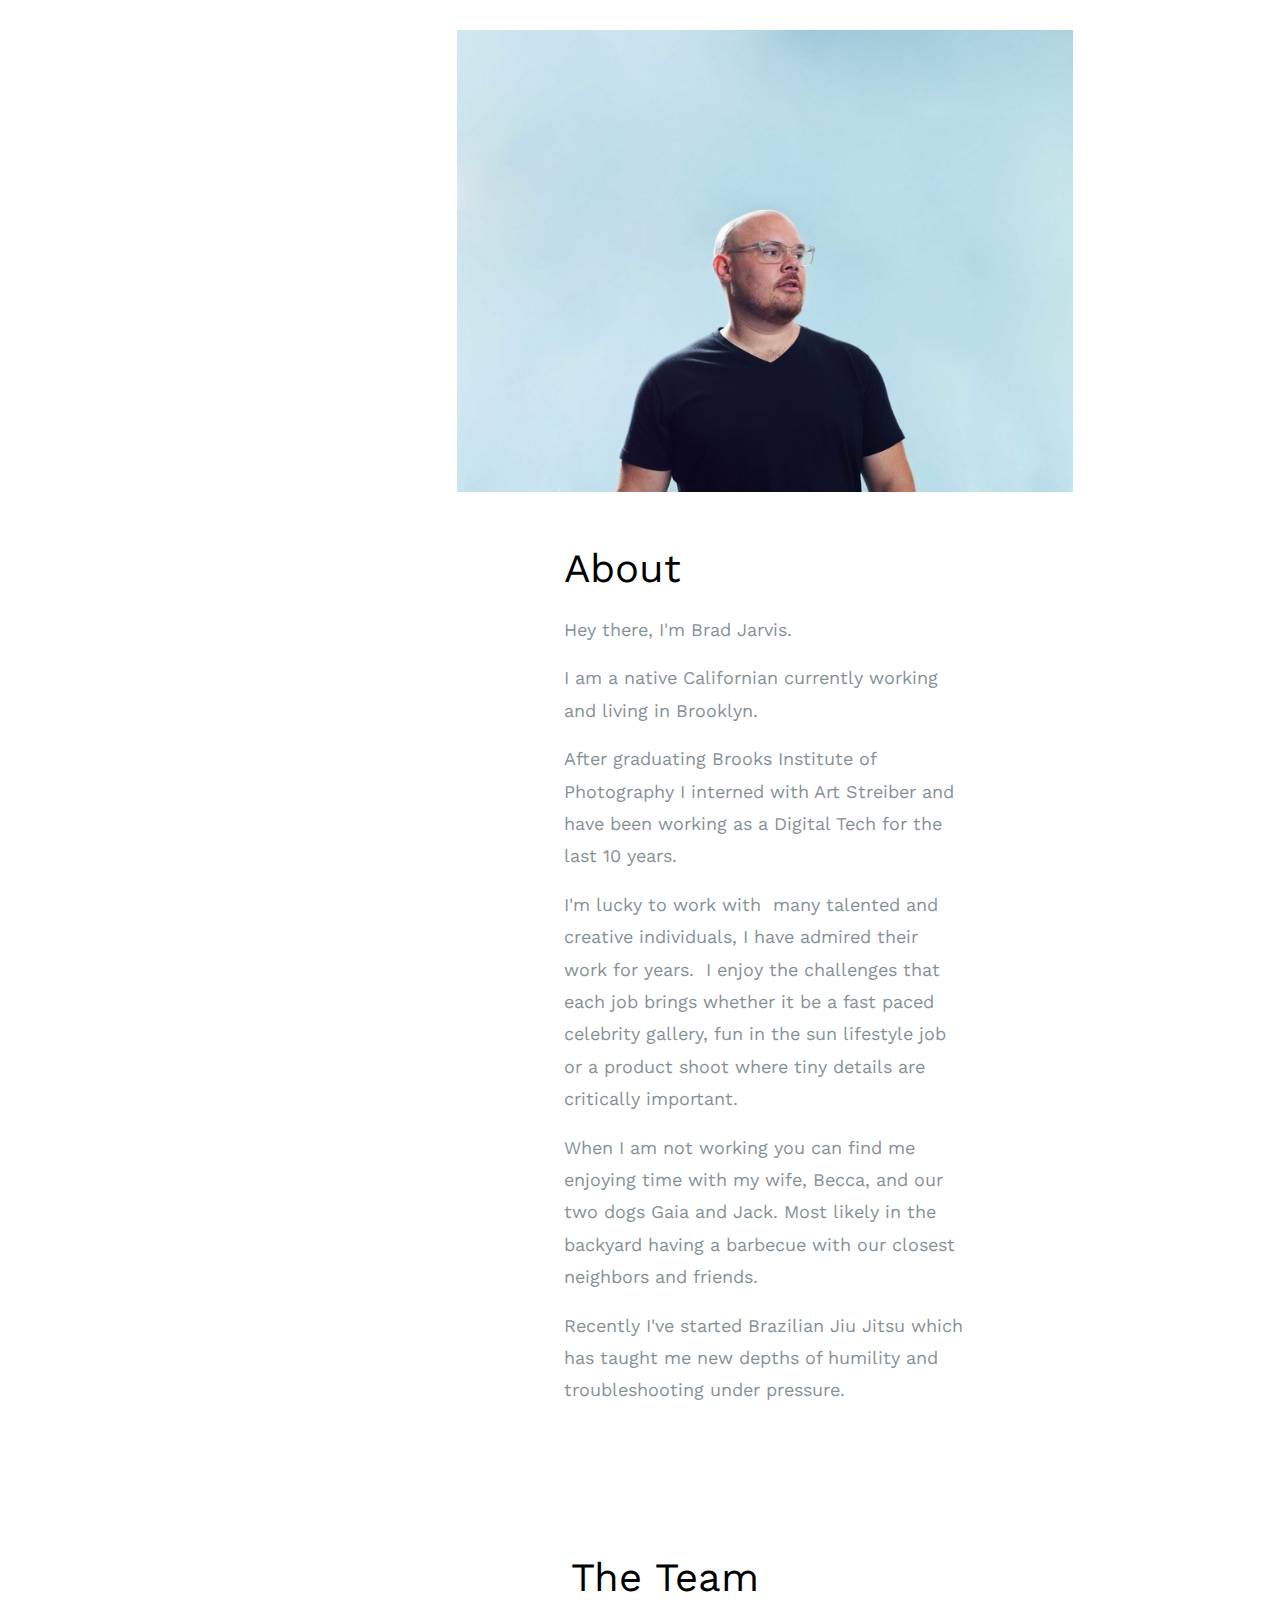
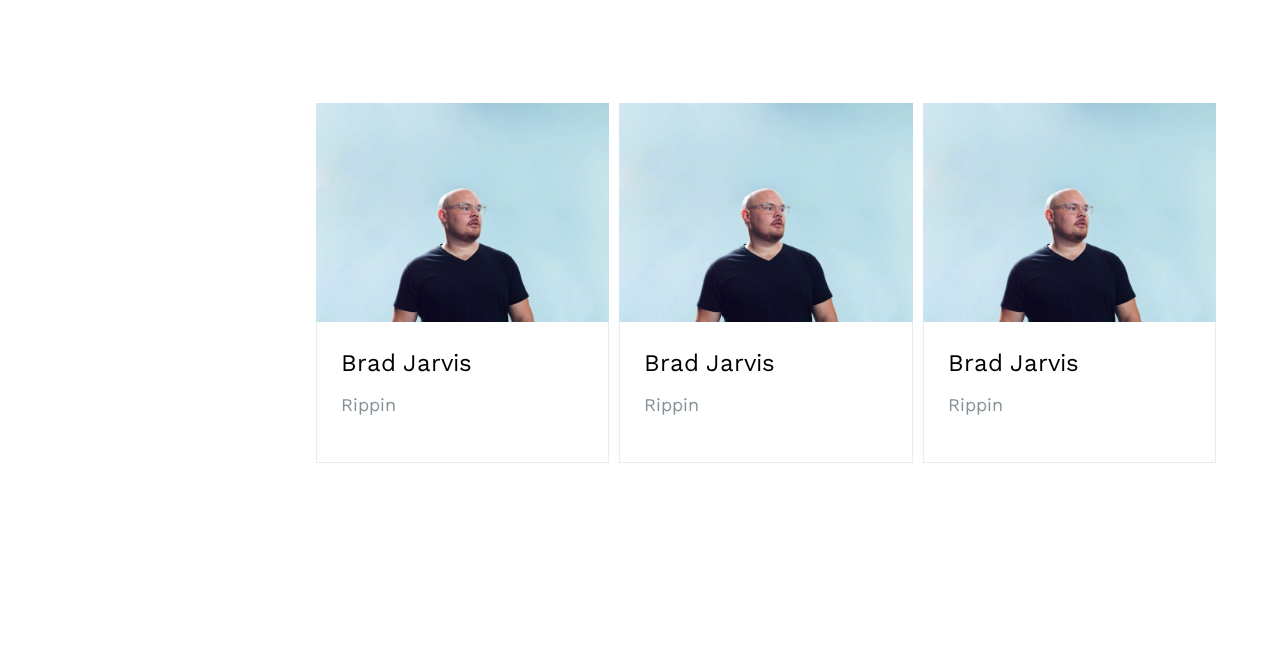
==== commit 12f071dc: "Add files via upload" ====
--- a/about.html
+++ b/about.html
@@ -1,13 +1,13 @@
 <!DOCTYPE html>
 <html lang="en">
   <head>
-    <title>jarvdigi</title>
+    <title>BradJarv.is</title>
 	<link rel="shortcut icon" type="image/x-icon" href="/images/favicon.png"/>
     <meta charset="utf-8">
     <meta name="viewport" content="width=device-width, initial-scale=1, shrink-to-fit=no">
-    <meta name="description" content="Free HTML5 Website Template by uicookies.com" />
-    <meta name="keywords" content="free bootstrap 4, free bootstrap 4 template, free website templates, free html5, free template, free website template, html5, css3, mobile first, responsive" />
-    <meta name="author" content="uicookies.com" />
+    <meta name="description" content="BradJarv.is" />
+    <meta name="keywords" content="BradJarv.is" />
+    <meta name="author" content="BradJarv.is" />
     
     <link href="https://fonts.googleapis.com/css?family=Work+Sans" rel="stylesheet">
 
@@ -28,8 +28,8 @@
       <a href="#" class="probootstrap-close-menu js-probootstrap-close-menu d-md-none"><span class="oi oi-arrow-left"></span> Close</a>
       <div class="probootstrap-site-logo probootstrap-animate" data-animate-effect="fadeInLeft">
         
-        <a href="index.html" class="mb-2 d-block probootstrap-logo">jarvdigi <sup><img src="images/cam.png" width="20" class="camera-icon"></sup></a>
-        <p class="mb-0">jarvdigi photos</a></p>
+        <a href="index.html" class="mb-2 d-block probootstrap-logo">BradJarv.is <sup><img src="images/cam.png" width="20" class="camera-icon"></sup></a>
+        <p class="mb-0">About</a></p>
       </div>
       <div class="probootstrap-overflow">
         <nav class="probootstrap-nav">
@@ -56,7 +56,7 @@
     <main role="main" class="probootstrap-main js-probootstrap-main">
       <div class="probootstrap-bar">
         <a href="#" class="probootstrap-toggle js-probootstrap-toggle"><span class="oi oi-menu"></span></a>
-        <div class="probootstrap-main-site-logo"><a href="index.html">jarvdigi <sup><img src="images/cam.png" width="20" class="camera-icon"></sup></a></a></div>
+        <div class="probootstrap-main-site-logo"><a href="index.html">BradJarv.is <img src="images/cam.png" width="20" class="mobilecamera-icon"></a></a></div>
       </div>
       <div class="container-fluid">
         <div class="row justify-content-center">
@@ -93,7 +93,7 @@
                     <img src="images/img_bg_2.jpg" class="img-fluid" alt="Brad Jarvis">
                     <div class="p-4 border border-top-0">
                       <h4>Brad Jarvis</h4>
-                      <p>Rippin farts and milkin udders</p>
+                      <p>Rippin </p>
                     </div>
                   </div>
                   
--- a/css/style.css
+++ b/css/style.css
@@ -30,6 +30,12 @@
   position: absolute;
   top: 6px;
   right: -25px;
+}
+
+.mobilecamera-icon {
+  position: absolute;
+  top: 10px;
+  right: -23px;
 }
 
 .probootstrap-aside {
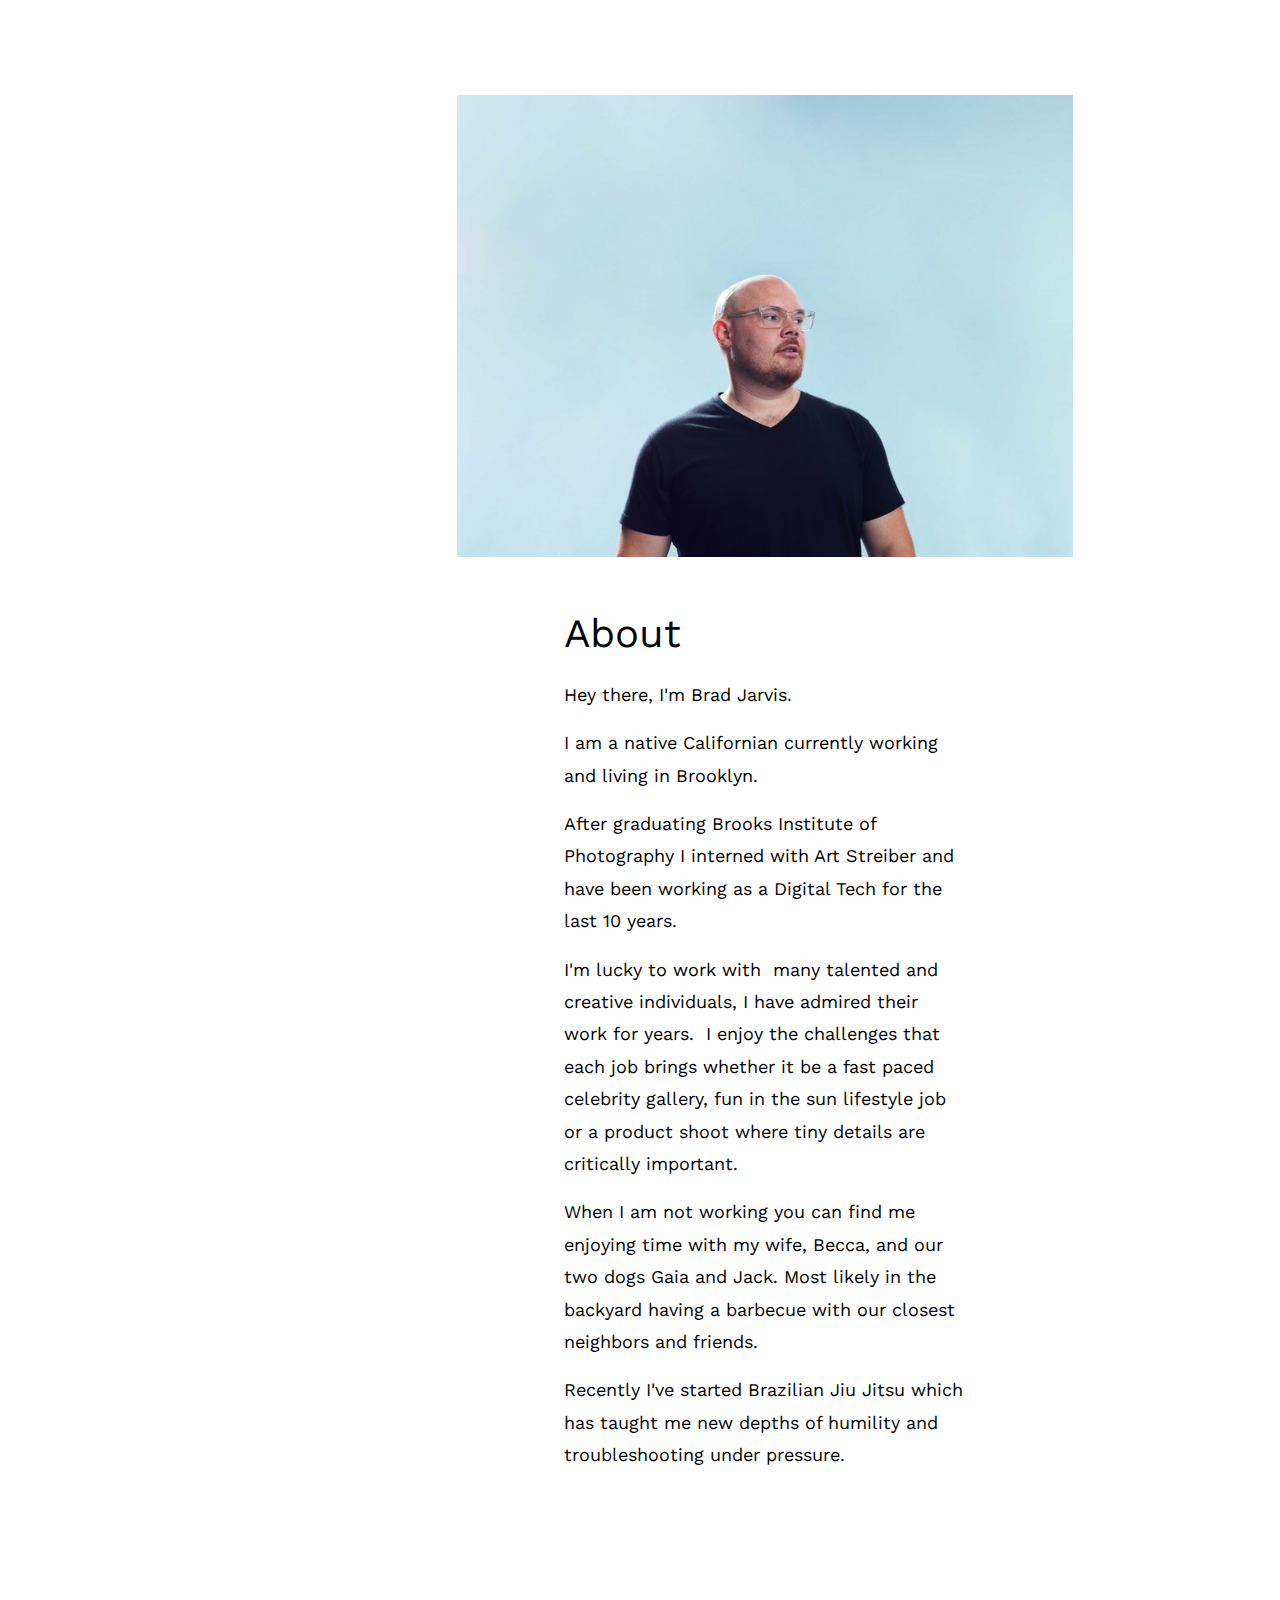
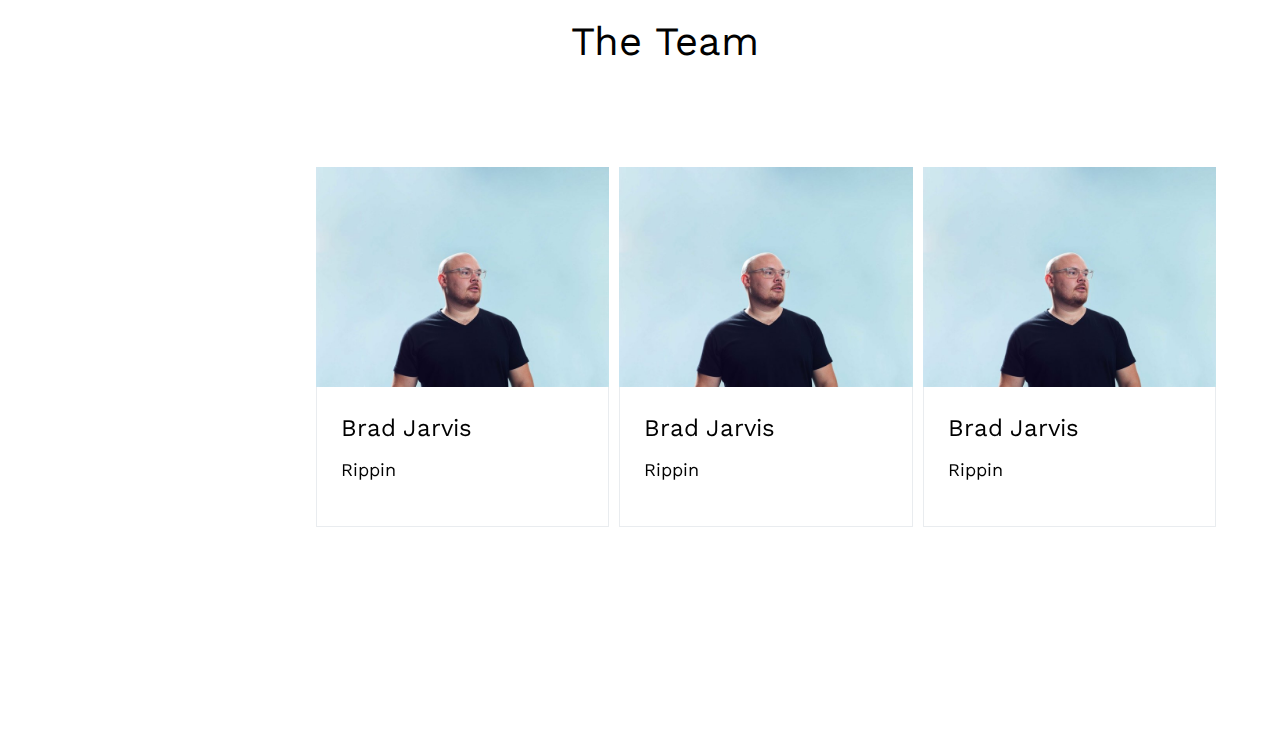
==== commit a442e6c9: "analytics" ====
--- a/about.html
+++ b/about.html
@@ -28,7 +28,7 @@
       <a href="#" class="probootstrap-close-menu js-probootstrap-close-menu d-md-none"><span class="oi oi-arrow-left"></span> Close</a>
       <div class="probootstrap-site-logo probootstrap-animate" data-animate-effect="fadeInLeft">
         
-        <a href="index.html" class="mb-2 d-block probootstrap-logo">BradJarv.is <sup><img src="images/cam.png" width="20" class="camera-icon"></sup></a>
+        <a href="index.html" class="mb-2 d-block probootstrap-logo">BradJarvis</a>
         <p class="mb-0">About</a></p>
       </div>
       <div class="probootstrap-overflow">
@@ -43,7 +43,7 @@
         </nav>
         <footer class="probootstrap-aside-footer probootstrap-animate" data-animate-effect="fadeInLeft">
           <ul class="list-unstyled d-flex probootstrap-aside-social">
-            <li><a href="#" class="p-2"><span class="icon-twitter"></span></a></li>
+            <!--<li><a href="#" class="p-2"><span class="icon-twitter"></span></a></li>-->
             <li><a href="https://www.instagram.com/jarvisdigitalcapture/" class="p-2"><span class="icon-instagram"></span></a></li>
            
           </ul>
@@ -56,12 +56,12 @@
     <main role="main" class="probootstrap-main js-probootstrap-main">
       <div class="probootstrap-bar">
         <a href="#" class="probootstrap-toggle js-probootstrap-toggle"><span class="oi oi-menu"></span></a>
-        <div class="probootstrap-main-site-logo"><a href="index.html">BradJarv.is <img src="images/cam.png" width="20" class="mobilecamera-icon"></a></a></div>
+        <div class="probootstrap-main-site-logo"><a href="index.html">BradJarvis</a></a></div>
       </div>
       <div class="container-fluid">
         <div class="row justify-content-center">
           <div class="col-xl-8 col-lg-12">
-            <p class="mb-5"><img src="images/img_bg_2.jpg" alt="Free Bootstrap 4 Template by uicookies.com" class="img-fluid"></p>
+            <p class="mb-5"><br><br><img src="images/img_bg_2.jpg" alt="Free Bootstrap 4 Template by uicookies.com" class="img-fluid"></p>
 
             <div class="row">
               <div class="col-xl-8 col-lg-12 mx-auto">
@@ -114,7 +114,7 @@
         <div class="row">
           <div class="col-md-12">
             <ul class="list-unstyled d-flex probootstrap-aside-social">
-              <li><a href="#" class="p-2"><span class="icon-twitter"></span></a></li>
+              <!--<li><a href="#" class="p-2"><span class="icon-twitter"></span></a></li>-->
               <li><a href="https://www.instagram.com/jarvisdigitalcapture/" class="p-2"><span class="icon-instagram"></span></a></li>
               
             </ul>
@@ -135,7 +135,16 @@
     <script src="js/imagesloaded.pkgd.min.js"></script>
 
     <script src="js/main.js"></script>
-    
+    <!-- Global site tag (gtag.js) - Google Analytics -->
+<script async src="https://www.googletagmanager.com/gtag/js?id=UA-62233413-2"></script>
+<script>
+  window.dataLayer = window.dataLayer || [];
+  function gtag(){dataLayer.push(arguments);}
+  gtag('js', new Date());
+
+  gtag('config', 'UA-62233413-2');
+</script>
+
     
   </body>
 </html>--- a/css/style.css
+++ b/css/style.css
@@ -1,21 +1,67 @@
 html {
   overflow-x: hidden; }
+@font-face {
+    font-family: 'us101';
+    src: url('us101-webfont.woff2') format('woff2'),
+         url('us101-webfont.woff') format('woff');
+    font-weight: normal;
+    font-style: normal;
+
+}
 
 body {
   font-family: "Work Sans", sans-serif;
   line-height: 1.8;
   font-size: 18px;
   background: #fff;
-  color: #859196; }
-
+  color: #000; }
+
+.grid {
+  display: grid;
+  grid-template-columns: repeat(3, 200px);
+  justify-content: center;
+  align-content: center;
+  grid-gap: 10px;
+  height: 100vh;
+}
+
+.grid img {
+  width: 200px;
+  height: 200px;
+  cursor: pointer;
+}
+
+#lightbox {
+  position: fixed;
+  z-index: 1000;
+  top: 0;
+  width: 100%;
+  height: 100%;
+  background-color: rgba(0, 0, 0, .8);
+  display: none;
+}
+
+#lightbox.active {
+  display: flex;
+  justify-content: center;
+  align-items: center;
+}
+
+#lightbox img {
+  max-width: 90%;
+  max-height: 80%;
+  padding: 4px;
+  background-color: black;
+  border: 2px solid white;
+}
 a {
   -webkit-transition: .3s all ease;
   -o-transition: .3s all ease;
   transition: .3s all ease;
-  color: #1FAD9F; }
+  color: #000; }
   a:hover {
     text-decoration: none;
-    color: #1FAD9F; }
+    color: #000; }
 
 h1, h2, h3, h4, h5,
 .h1, .h2, .h3, .h4, .h5 {
@@ -24,7 +70,7 @@
   color: #000; }
 
 .text-primary {
-  color: #1FAD9F !important; }
+  color: #000 !important; }
 
 .camera-icon {
   position: absolute;
@@ -37,6 +83,7 @@
   top: 10px;
   right: -23px;
 }
+
 
 .probootstrap-aside {
   height: 100vh;
@@ -79,10 +126,11 @@
     padding: 30px 30px 30px 30px;
     position: relative; }
     .probootstrap-aside .probootstrap-site-logo .probootstrap-logo {
-      font-size: 20px;
+		font-family: 'us101';
+      font-size: 28px;
       text-decoration: none;
       color: #000;
-      color: #1FAD9F;
+      color: #000;
       text-transform: uppercase;
       letter-spacing: .05em; }
   .probootstrap-aside .probootstrap-nav {
@@ -110,7 +158,7 @@
             width: 0;
             left: 0;
             height: 2px;
-            background: #1FAD9F;
+            background: #000;
             -webkit-transition: .3s width ease-out;
             -o-transition: .3s width ease-out;
             transition: .3s width ease-out; }
@@ -134,7 +182,7 @@
   color: #666666;
   font-size: 20px; }
   .probootstrap-aside-social a:hover {
-    color: #1FAD9F; }
+    color: #000; }
 
 .probootstrap-main {
   width: calc(100% - 250px);
@@ -192,7 +240,8 @@
       text-align: center;
       position: relative; }
       .probootstrap-main .probootstrap-bar .probootstrap-main-site-logo a {
-        font-size: 20px;
+		  font-family: 'us101';
+        font-size: 28px;
         text-decoration: none;
         color: #000;
         text-transform: uppercase;
@@ -298,7 +347,7 @@
       bottom: 0;
       left: 0;
       right: 0;
-      background: #1FAD9F;
+      background: #000;
       height: 2px;
       content: " "; }
   .probootstrap-cover.overlay {
@@ -327,8 +376,8 @@
     -webkit-box-shadow: none;
     box-shadow: none; }
   .btn.btn-primary {
-    background: #1FAD9F;
-    border-color: #1FAD9F;
+    background: #000;
+    border-color: #000;
     color: #fff; }
     .btn.btn-primary:hover, .btn.btn-primary:focus, .btn.btn-primary:active {
       border-color: #178277;
@@ -370,7 +419,7 @@
       padding-bottom: 5em; } }
 
 .bg-primary {
-  background: #1FAD9F !important; }
+  background: #000 !important; }
 
 .probootstrap-section,
 .probootstrap-footer {
@@ -401,7 +450,7 @@
   .probootstrap-footer a {
     color: rgba(255, 255, 255, 0.3); }
     .probootstrap-footer a:hover {
-      color: #1FAD9F; }
+      color: #000; }
   .probootstrap-footer .probootstrap-heading {
     font-size: 24px; }
   .probootstrap-footer .probootstrap-heading-2 {
@@ -437,12 +486,12 @@
   .footer-small-nav > li a {
     margin: 0 10px 10px 0; }
     .footer-small-nav > li a:hover, .footer-small-nav > li a:focus {
-      color: #1FAD9F; }
+      color: #000; }
 
 .media .probootstrap-icon {
   width: 100px; }
   .media .probootstrap-icon span {
-    color: #1FAD9F; }
+    color: #000; }
 
 .probootstrap-media {
   border: 1px solid #e6e6e6; }
@@ -475,7 +524,7 @@
     .probootstrap-owl .owl-nav .owl-next {
       position: absolute;
       font-size: 30px;
-      background: #1FAD9F;
+      background: #000;
       color: #fff;
       padding: 10px;
       line-height: 0; }
@@ -498,7 +547,7 @@
         display: inline-block;
         margin: 5px 7px; }
       .probootstrap-owl .owl-dots .owl-dot.active span {
-        background: #1FAD9F; }
+        background: #000; }
   .probootstrap-owl:hover .owl-nav {
     visibility: visible;
     opacity: 1; }
